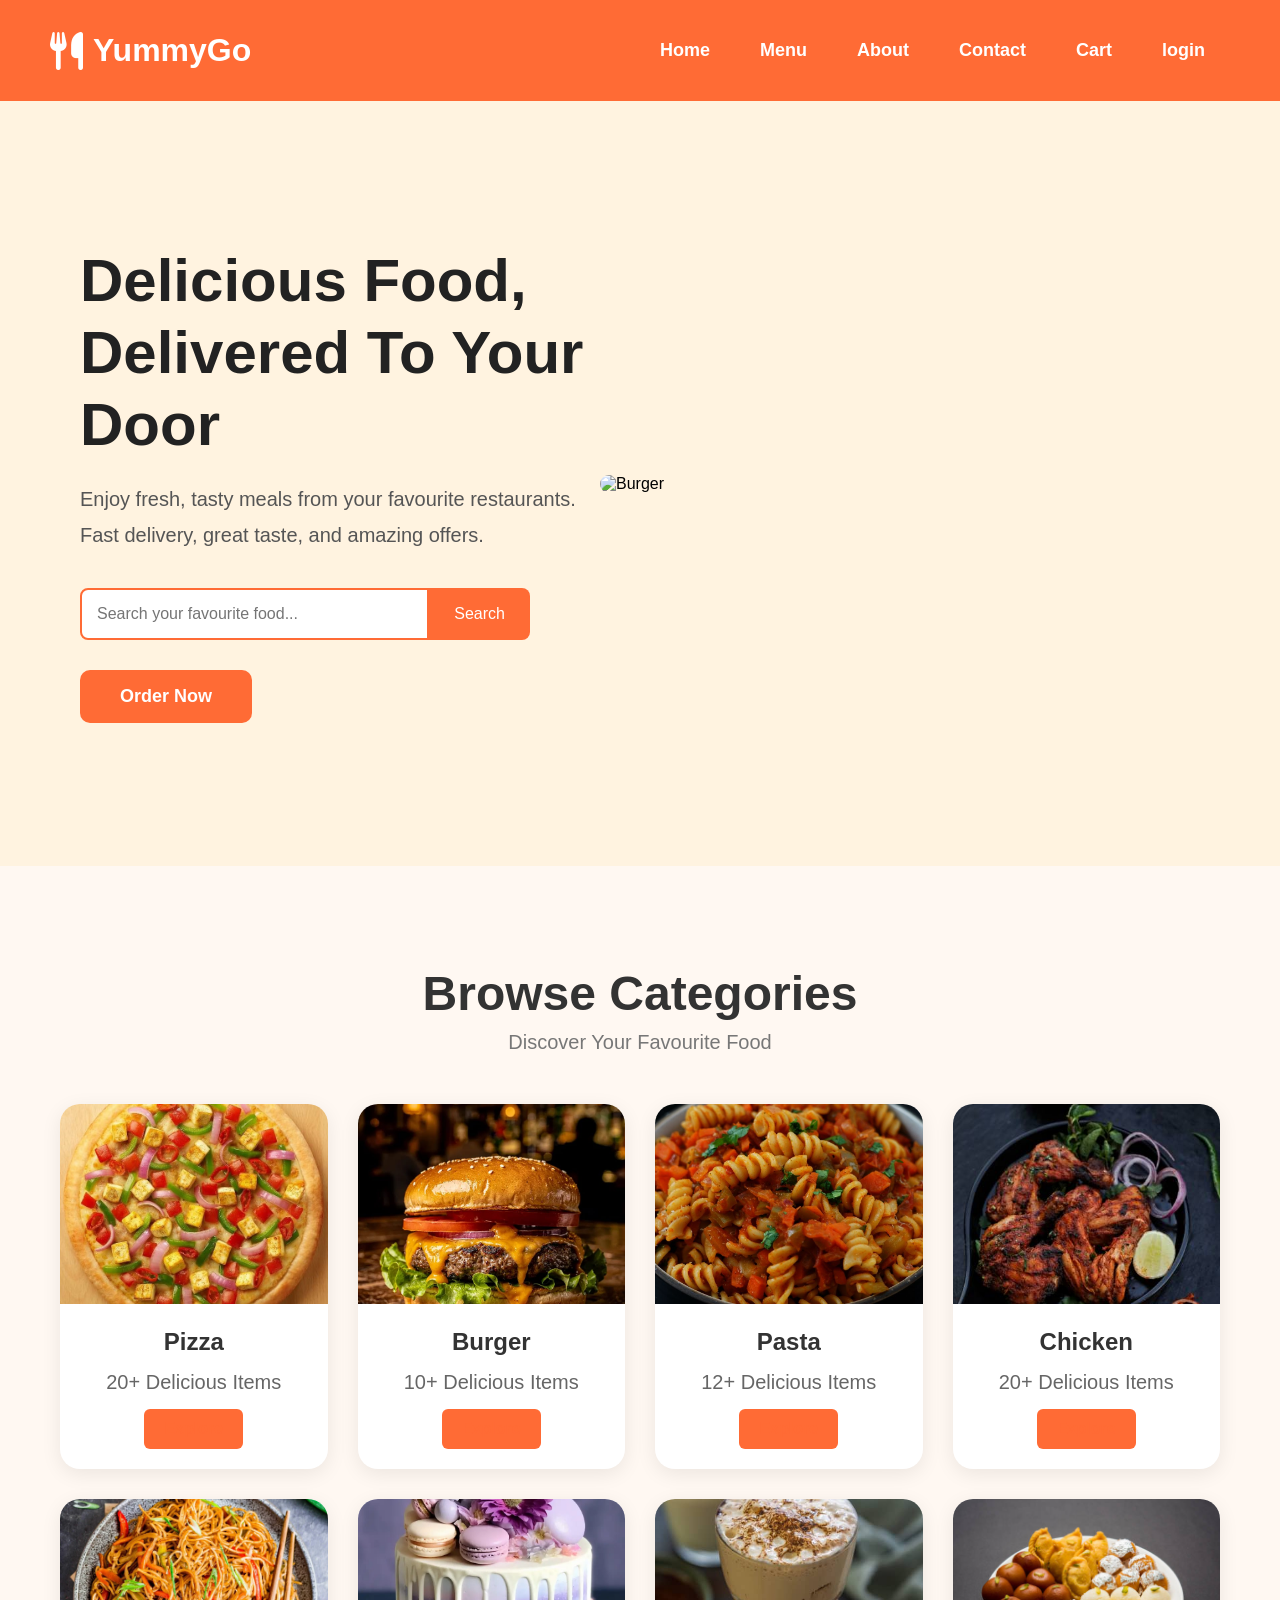
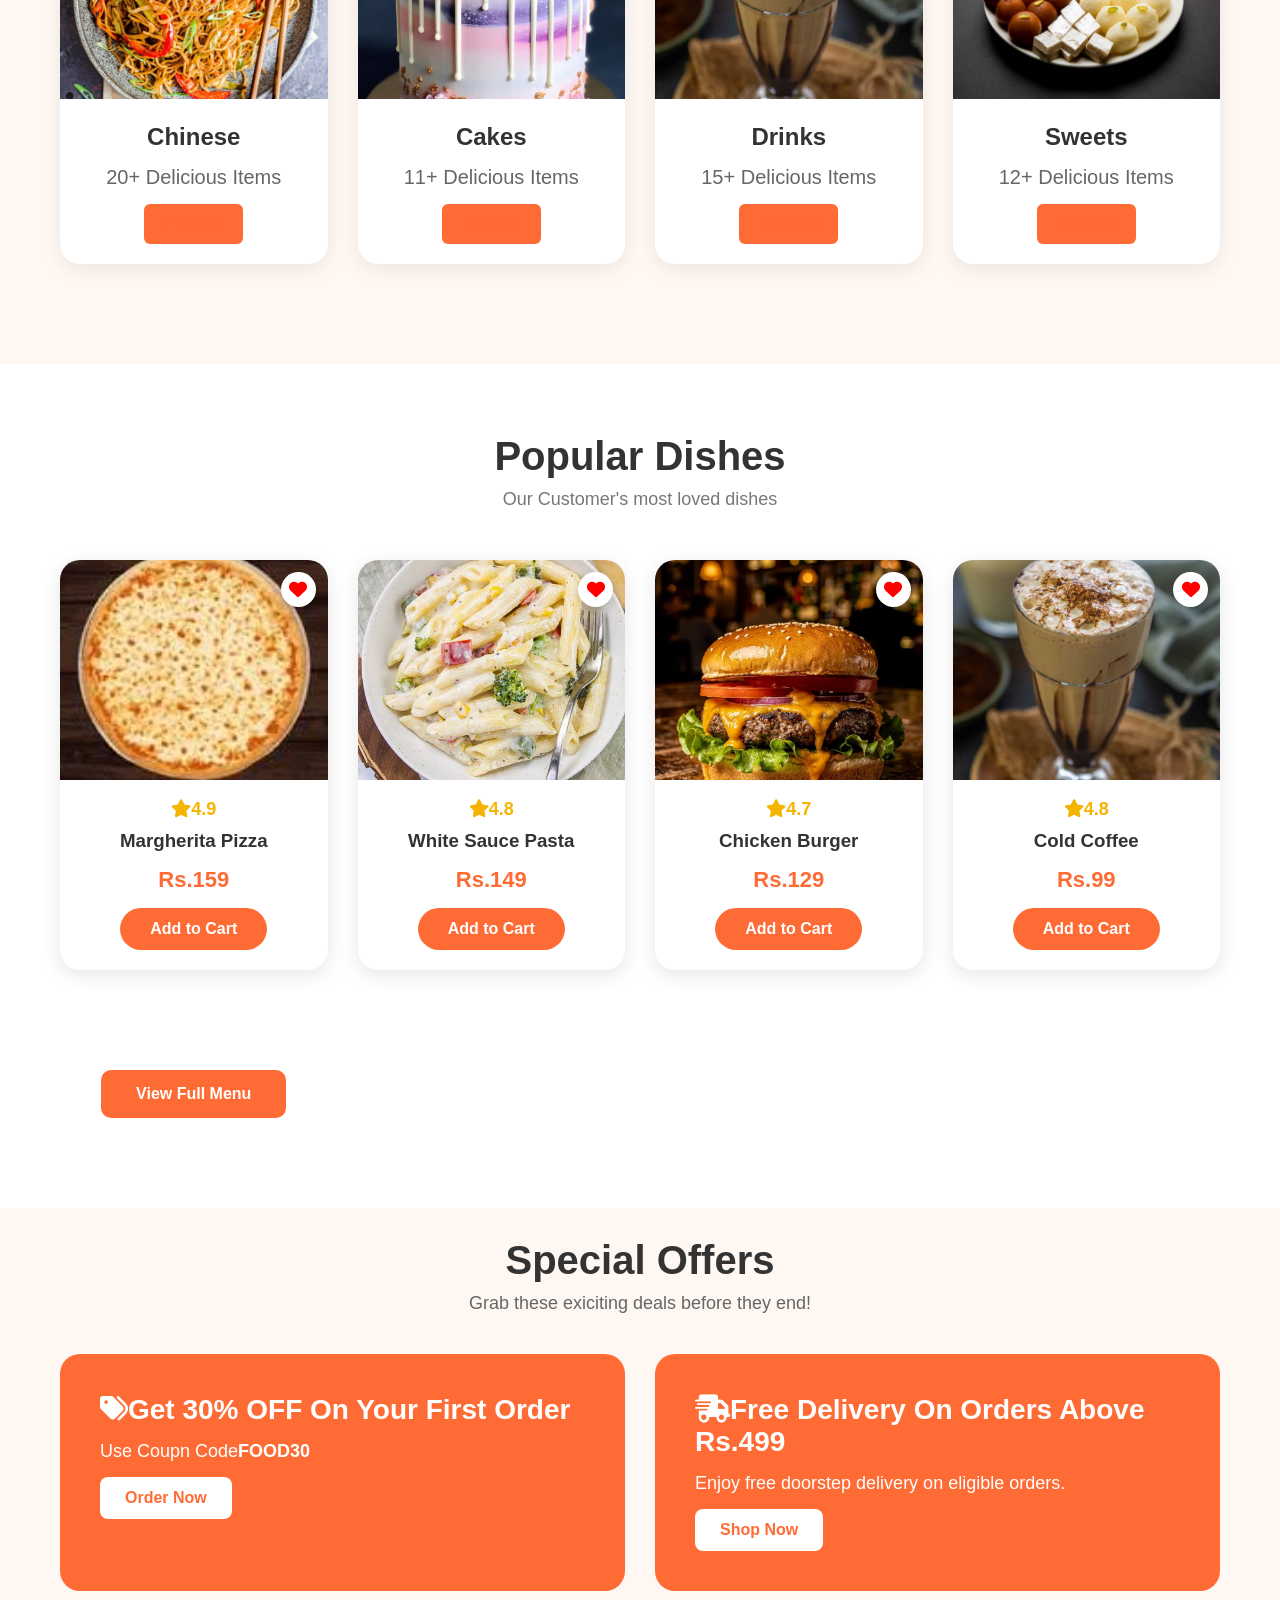
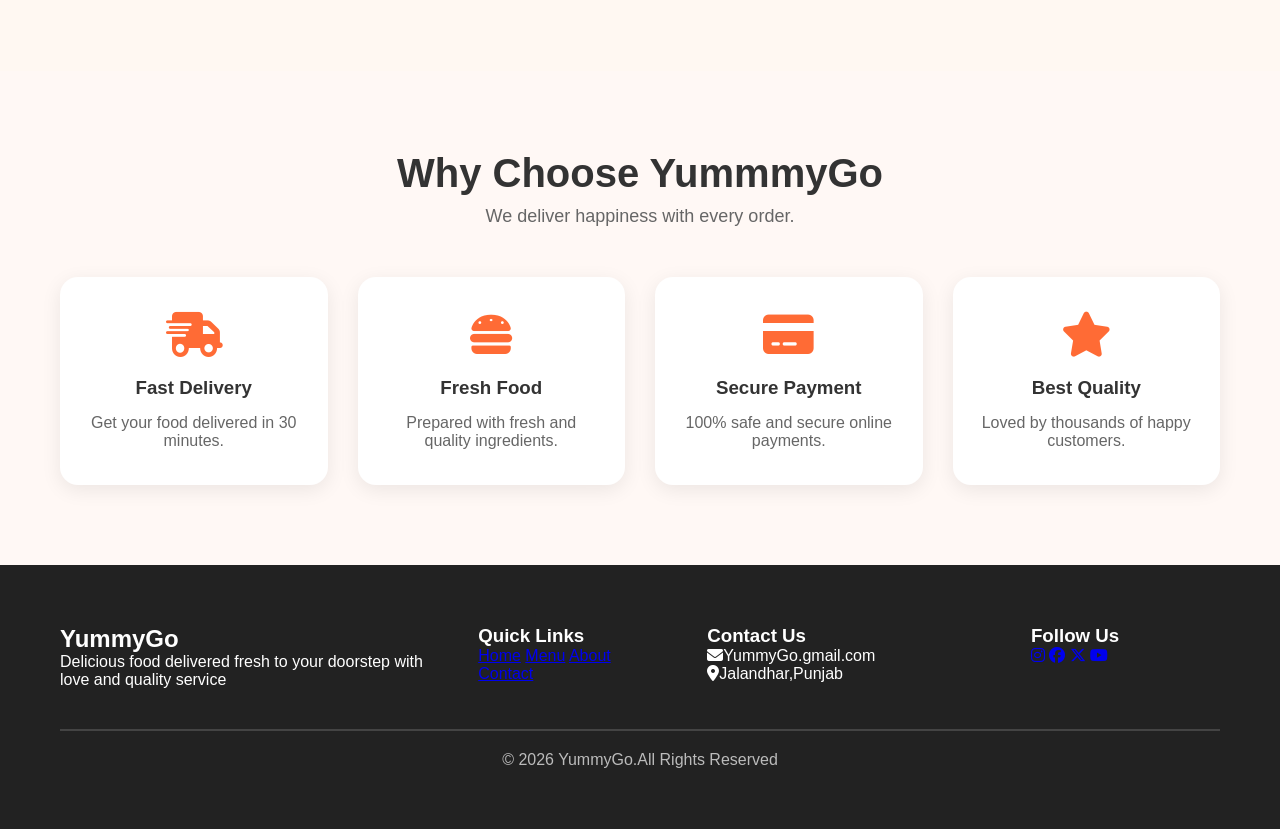
==== frontend/index.html @ 1c855f57 "first comment" ====
<!DOCTYPE html>
<html lang="en">
    <head>
        <meta charset="UTF-8">
        <meta name="viewport" content="width=device-width,initial-scale=1.0">
        <title>YummmyGo  | Online Food Ordering </title>
        <link rel="stylesheet" href="css/style.css">
        <link rel="stylesheet" href="https://cdnjs.cloudflare.com/ajax/libs/font-awesome/6.5.2/css/all.min.css">
    </head>
    <body>
        <header>
            <nav>
                <div class="logo">
                    <i class="fa-solid fa-utensils"></i>
                    <h1>YummyGo</h1>
                </div>
                <ul class="nav-links">
                    <li><a href="index.html">Home</a></li>
                    <li><a href=menu.html>Menu</a></li>
                    <li><a href=about.html>About</a></li>
                    <li><a href="contact.html">Contact</a></li>
                    <li><a href="cart.html">Cart</a></li>
                    <li><a href="login.html">login</a></li>
                </ul>
            </nav>
        </header>
        
        <section class="hero">
            <div class="hero-content">
                <h1>Delicious Food,<br>Delivered To Your Door</h1>
                <p>
                Enjoy fresh, tasty meals from your favourite restaurants.
                Fast delivery, great taste, and amazing offers.
                </p>

                <div class="search-box">
                    <input type="text" placeholder="Search your favourite food...">
                    <button>Search</button></div>
                    <a href="menu.html" class="btn">Order Now</a>
                </div>
        
                
            <div class="hero-image">
                <img src="images/burger.jpg" alt="Burger">
            </div>
        </section>
        <section class="categories">
            <h2>Browse Categories</h2>
            <p>Discover Your Favourite Food</p>
            <div class="category-container">
                <div class="category-card">
                <img src="images/pizza.jpg" alt="Pizza">
                <h3>Pizza</h3>
                <p>20+ Delicious Items</p>
                <a href="menu.html" class="explore-btn">Explore</a>
                </div>

                <div class="category-card">
                <img src="images/burger1.jpeg" alt="Burger">
                <h3>Burger</h3>
                <p>10+ Delicious Items</p>
                <a href="menu.html" class="explore-btn">Explore</a>
                </div>

                <div class="category-card">
                <img src="images/pasta.jpg" alt="Pasta">
                <h3>Pasta</h3>
                <p>12+ Delicious Items</p>
                <a href="menu.html" class="explore-btn">Explore</a>
                </div>

                <div class="category-card">
                <img src="images/chicken.jpeg" alt="Chicken">
                <h3>Chicken</h3>
                <p>20+ Delicious Items</p>
                <a href="menu.html" class="explore-btn">Explore</a>
                </div>

                <div class="category-card">
                <img src="images/chinese.jpg" alt="">
                <h3>Chinese</h3>
                <p>20+ Delicious Items</p>
                <a href="menu.html" class="explore-btn">Explore</a>
                </div>

                <div class="category-card">
                <img src="images/cakes.jpeg" alt="">
                <h3>Cakes</h3>
                <p>11+ Delicious Items</p>
                <a href="menu.html" class="explore-btn">Explore</a>
                </div>

                <div class="category-card">
                <img src="images/drinks.jpg" alt="">
                <h3>Drinks</h3>
                <p>15+ Delicious Items</p>
                <a href="menu.html" class="explore-btn">Explore</a>
                </div>

                <div class="category-card">
                <img src="images/sweets.jpg" alt="">
                <h3>Sweets</h3>
                <p>12+ Delicious Items</p>
                <a href="menu.html" class="explore-btn">Explore</a>
                </div>
            </div> 
        </section>

        <section class="popular-dishes">
            <h2>Popular Dishes</h2>
            <p>Our Customer's most loved dishes</p>
            
            <div class="dish-container">
                <div class="dish-card">
                <div class="favourite">
                    <i class="fa-solid fa-heart"></i></div>
                <img src="images/margherita-pizza.jpeg" alt="Margherita Pizza">
                <div class="ratings">
                    <i class="fa-solid fa-star "></i>4.9</div>
                <h3>Margherita Pizza</h3>
                <div class="price">Rs.159</div>
                <button class="cart-btn">Add to Cart</button>
                </div>

                <div class="dish-card">
                <div class="favourite">
                    <i class="fa-solid fa-heart"></i></div>
                <img src="images/white-sauce-pasta.jpeg" alt="Pasta">
                <div class="ratings">
                <i class="fa-solid fa-star"></i>4.8</div>
                <h3>White Sauce Pasta</h3>
                <div class="price">Rs.149</div>
                <button class="cart-btn">Add to Cart</button>
                </div>

                <div class="dish-card">
                <div class="favourite">
                    <i class="fa-solid fa-heart"></i></div>                               
                <img src="images/burger1.jpeg" alt="Chicken Burger">
                <div class="ratings">
                <i class="fa-solid fa-star"></i>4.7</div>
                <h3>Chicken Burger</h3>
                <div class="price">Rs.129</div>
                <button class="cart-btn">Add to Cart</button>
                </div>
            
                <div class="dish-card">
                <div class="favourite">
                    <i class="fa-solid fa-heart"></i></div>
                <img src="images/drinks.jpg" alt="cold-coffee">
                <div class="ratings">
                <i class="fa-solid fa-star"></i>4.8</div>
                <h3>Cold Coffee</h3>
                <div class="price">Rs.99</div>
                <button class="cart-btn">Add to Cart</button>
                </div>

                <div class="menu-button">
                    <a href="menu.html" class="view-menu-btn">View Full Menu</a>
                </div>
    </section>

    <section class="offers">
        <h2>Special Offers</h2>
        <p>Grab these exiciting deals before they end!</p>
        
        <div class="offer-container"?>
            <div class="offer-card">
                <h3><i class="fa-solid fa-tags"></i>Get 30% OFF On Your First Order</h3>
                <p>Use Coupn Code<strong>FOOD30</strong></p>
                <a href="menu.html" class="offer-btn">Order Now</a>
            </div>

            <div class="offer-card">
                <h3><i class="fa-solid fa-truck-fast"></i>Free Delivery On Orders Above Rs.499</h3>
                <p>Enjoy free doorstep delivery on eligible orders.</p>
                <a href="menu.html" class="offer-btn">Shop Now</a>
            </div>
        </div> 
    </section>

    <section class="why-choose">
        <h2>Why Choose YummmyGo</h2>
        <p>We deliver happiness with every order.</p>

        <div class="features">
            <div class="feature-card">
                <i class="fa-solid fa-truck-fast"></i>
                <h3>Fast Delivery</h3>
                <p>Get your food delivered in 30 minutes.</p></div>

            <div class="feature-card">
                <i class="fa-solid fa-burger"></i>
                <h3>Fresh Food</h3>
                <p>Prepared with fresh and quality ingredients.</p></div>

            <div class="feature-card">
                <i class="fa-solid fa-credit-card"></i>
                <h3>Secure Payment</h3>
                <p>100% safe and secure online payments.</p></div>

            <div class="feature-card">
                <i class="fa-solid fa-star"></i>
                <h3>Best Quality</h3>
                <p>Loved by thousands of happy customers.</p></div>

        </div>
    </section>

    <footer>
        <div class="footer-container">
            <div class="footer-box">
                <h2>YummyGo</h2>
                <p>Delicious food delivered fresh to your doorstep with love and quality service</p>
            </div>

            <div  class="footer-box">
                <h3>Quick Links</h3>
                <a href="index.html">Home</a>
                <a href="menu.html">Menu</a>
                <a href="about.html">About</a>
                <a href="Contact.html">Contact</a>
            </div>

            <div class="footer-box">
                <h3>Contact Us</h3>
                <p><i class="fa-solid fa-envelope"></i>YummyGo.gmail.com</p>
                <p><i class="fa-solid fa-location-dot"></i>Jalandhar,Punjab</p>
            </div>

            <div class="footer-box">
                <h3>Follow Us</h3>
                <a href="#"><i class="fa-brands fa-instagram"></i></a>
                <a href="#"><i class="fa-brands fa-facebook"></i></a>
                <a href="#"><i class="fa-brands fa-x-twitter"></i></a>
                <a href="#"><i class="fa-brands fa-youtube"></i></a>
            </div>
        </div>

        <hr><p class="copyright">&copy; 2026 YummyGo.All Rights Reserved</p>
    </footer>


    </body>
</html>
---- frontend/css/style.css ----
*{
    margin:0;
    padding:0;
    box-sizing: border-box;
}

body{
    font-family: Arial, Helvetica, sans-serif;
    background: #f8f8f8;
}

header {
    background: #ff6b35;
    padding: 15px 50px;
    position: sticky;
    top: 0;
    z-index: 1000;
}

nav {
    display: flex;
    justify-content: space-between;
    align-items: center;
}

.logo{
    display: flex;
    align-items: center;
    gap: 10px;
    font-size: 38px;
    font-weight: 30px;
    color: white;
}

.logo h1{
    color: white;
    font-size: 32px;
}

.nav-links {
    list-style: none;
    display: flex;
}

.nav-links li {
    margin: 25px;
}

.nav-links li a{
    text-decoration: none;
    color: white;
    font-size: 18px;
    font-weight: bold;
    transition: 0.3s;
}

.nav-links li a:hover{
    color: yellow;
}

.hero{
    display: flex;
    justify-content: space-between;
    align-items: center;
    min-height: 85vh;
    padding: 60px 80px;
    background: #fff3e0;
}

.hero-content{
    flex: 1;
}

.hero-content h1{
    font-size: 60px;
    color: #222;
    line-height: 1.2;
    margin-bottom: 20px;
}

.hero-content p{
    font-size: 20px;
    color: #555;
    line-height: 1.8;
    margin-bottom: 35px;
    max-width: 500px;
}

.search-box{
    display: flex;
    width: 450px;
    margin-bottom: 30px;
}

.search-box input{
    flex: 1;
    padding: 15px;
    font-size: 16px;
    border: 2px solid #ff6b35;
    border-radius: 8px 0 0 8px;
    outline: none;
}

.search-box button{
    background: #ff6b35;
    color: white;
    border: none;
    padding: 15px 25px;
    font-size: 16px;
    cursor: pointer;
    border-radius: 0 8px 8px 0;
}

.search-box button:hover{
    background: #e85a26;
}

.btn{
    display: inline-block;
    padding: 16px 40px;
    background: #ff6b35;
    color: white;
    text-decoration: none;
    font-size: 18px;
    font-weight: bold;
    border-radius: 10px;
}

.btn:hover{
    background: #e85a26;
}

.hero-image{
    flex: 1;
    display: flex;
    justify-content: center;
}

.hero-image img{
    width: 600px;
    max-width: 100%;
    border-radius: 20px;
}

.categories {
    padding: 80px;
    text-align: center;
}

.categories h2{
    font-size:40px;
    color: #333;
    margin-bottom: 10px;
}

.categories p{
    font-size: 18px;
    color: #777;
    margin-bottom: 50px;
}

.categories{
    background:#FFF8F2;
    padding:100px 60px;
    text-align:center;
}

.categories h2{
    font-size:40px;
    color:#333;
    margin-bottom:10px;
}

.categories p{
    color:#777;
    font-size:18px;
    margin-bottom:50px;
}

.category-container{
    display:grid;
    grid-template-columns:repeat(4,1fr);
    gap:30px;
}

.category-card{
    background:#fff;
    border-radius:20px;
    overflow:hidden;
    box-shadow:0 5px 20px rgba(0,0,0,0.08);
    transition:0.3s;
    min-height: 340px;
}

.category-card:hover{
    transform:translateY(-8px);
    box-shadow:0 10px 25px rgba(0,0,0,0.2);
    border:2px solid #ff6b35;
}

.category-card img{
    width:100%;
    height: 200px;
    object-fit:cover;
    border-radius: 15px 15px 0 0;
}

.category-card h3{
    margin-top:20px;
    color:#333;
    font-size:24px;
}

.category-card p{
    margin:15px 0;
    color:#666;
    font-size:16px;
}

.category-card a{
    display:inline-block;
    margin-bottom:20px;
    text-decoration:none;
    color:#ff6b35;
    font-weight:bold;
    transition:0.3s;
}

.category-card a:hover{
    letter-spacing:1px;
}

.categories-grid{
    gap: 30px;
}

.explore-btn{
    display: inline-block;
    padding: 10px 20px;
    background: #ff6b35;
    color: white;
    text-decoration: none;
    border-radius: 6px;
    font-size: 16px;
    font-weight: bold;
    text-align: center;
    line-height: 20px;
}

.explore-btn:hover,
.explore-btn:visited,
.explore-btn:active,
.explore-btn:focus{
    color: white;
}

.explore-btn:hover{
    background: #e85a26;
}

.categories h2{
    font-size: 48px;
}

.categories p{
    font-size: 20px;
}

.popular-dishes{
    padding:70px 60px 30px;
    background:#ffffff;
    text-align:center;
}

.popular-dishes h2{
    font-size:40px;
    color:#333;
    margin-bottom:10px;
}

.popular-dishes p{
    color:#777;
    margin-bottom:50px;
    font-size:18px;
}

.dish-container{
    display:grid;
    grid-template-columns:repeat(4,1fr);
    gap:30px;
}

.dish-card{
    background:#fff;
    border-radius:20px;
    overflow:hidden;
    box-shadow:0 5px 20px rgba(0,0,0,0.1);
    position:relative;
    transition:0.3s;
    padding-bottom:20px;
}

.dish-card:hover{
    transform:translateY(-10px);
    box-shadow:0 15px 30px rgba(0,0,0,0.2);
}

.favourite{
    position:absolute;
    top:12px;
    right:12px;
    width: 35px;
    height: 35px;
    background:#fff;
    border-radius:50%;
    display: flex;
    justify-content: center;
    align-items: center;
    color:red;
    font-size:18px;
    box-shadow: 0 3px 10px rgba(0,0,0,0.15);
}

.favourite i{
    color: red;
    font-size: 18px;
}

.dish-card img{
    width:100%;
    height:220px;
    object-fit:cover;
}

.ratings{
    margin:15px 0 10px;
    font-size:18px;
    font-weight: bold;
}

.ratings i{
    color: #f4b400;
}

.dish-card h3{
    margin:10px 0;
    color:#333;
}

.price{
    color:#ff6b35;
    font-size:24px;
    font-weight:bold;
    margin-bottom:15px;
}

.cart-btn{
    background:#ff6b35;
    color:white;
    border:none;
    padding:12px 30px;
    border-radius:30px;
    cursor:pointer;
    font-size:16px;
    font-weight: bold;
    transition:0.3s;
}

.cart-btn:hover{
    background:#e85a26;
}

.menu-button{
    text-align: center;
    margin: 40px 0;
}

.view-menu-btn{
    display:inline-block;
    margin-top:30px;
    margin-bottom: 20px;
    background:#ff6b35;
    color:white;
    text-decoration:none;
    padding:15px 35px;
    border-radius:10px;
    font-weight:bold;
    transition:0.3s;
}

.view-menu-btn:hover{
    background:#e85a26;
}

.offers{
    padding: 30px 60px 80px;
    background: #FFF8F2;
    text-align: center;
}

.offers h2{
    font-size: 40px;
    color: #333;
    margin-bottom: 10px;
}

.offers p{
    font-size: 18px;
    color: #666;
    margin-bottom: 40px;
}

.offer-container{
    display: grid;
    grid-template-columns: repeat(2,1fr);
    gap: 30px;
}

.offer-card{
    background: #ff6b35;
    color: white;
    padding: 40px;
    border-radius: 20px;
    text-align: left;
    transition: 0.3s;
}

.offer-card:hover{
    transform: translateY(-8px);
    box-shadow: 0 10px 25px rgba(0,0,0,0.2);
}

.offer-card h3{
    font-size: 28px;
    margin-bottom: 15px;
}

.offer-card p{
    color: white;
    margin-bottom: 15px;
}

.offer-btn{
    display: inline-block;
    background: white;
    color: #ff6b35;
    text-decoration: none;
    padding: 12px 25px;
    border-radius: 8px;
    font-weight: bold;
    transition: 0.3s;
}

.offer-btn:hover{
    background: #333;
    color: white;
}

.why-choose{
    padding:80px 60px;
    text-align:center;
    background:#fff8f5;
}

.why-choose h2{
    font-size:40px;
    color:#333;
    margin-bottom:10px;
}

.why-choose p{
    color:#666;
    margin-bottom:50px;
    font-size:18px;
}

.features{
    display:grid;
    grid-template-columns:repeat(4,1fr);
    gap:30px;
}

.feature-card{
    background:#fff;
    padding:35px 25px;
    border-radius:18px;
    box-shadow:0 5px 20px rgba(0,0,0,0.08);
    transition:.3s;
}

.feature-card:hover{
    transform:translateY(-10px);
    box-shadow:0 10px 25px rgba(0,0,0,0.15);
}

.feature-card i{
    font-size:45px;
    color:#ff6b35;
    margin-bottom:20px;
}

.feature-card h3{
    color:#333;
    margin-bottom:15px;
}

.feature-card p{
    color:#666;
    font-size:16px;
    margin-bottom:0;
}

footer{
    background: #222;
    color: white;
    padding: 60px;
}

.footer-container{
    display: grid;
    grid-template-columns: 2fr 1fr 1.5fr 1fr;
    gap: 40px;
}

.footer-about h2{
    color: #ff6b35;
    margin-bottom: 15px;
}

.footer-about p{
    color: #ccc;
    line-height: 1.7;
}

.footer-links{
    display: flex;
    flex-direction: column;
}

.footer-links h3{
    margin-bottom: 15px;
}

.footer-links a{
    color: #ccc;
    text-decoration: none;
    margin-bottom: 10px;
}

.footer-links a:hover{
    color: #ff6b35;
}

.footer-contact h3{
    margin-bottom: 15px;
}

.footer-contact p{
    margin-bottom: 12px;
    color: #ccc;
}

.footer-contact i{
    color: #ff6b35;
    margin-right: 10px;
}

.footer-social h3{
    margin-bottom: 15px;
}

.footer-social a{
    color: white;
    font-size: 24px;
    margin-right: 15px;
}

.footer-social a:hover{
    color: #ff6b35;
}

footer hr{
    margin:40px 0 20px;
    border: 1px solid #444;
}

.copyright{
    text-align: center;
    color: #bbb;
}

.menu-hero{
    background:#fff3e0;
    text-align:center;
    padding:70px 20px;
}

.menu-hero h1{
    font-size:45px;
    color:#333;
    margin-bottom:15px;
}

.menu-hero p{
    color:#666;
    font-size:18px;
    margin-bottom:30px;
}

.menu-search-box{
    width:60%;
    margin:auto;
    display:flex;
    justify-content:center;
}

.menu-search-box input{
    width:100%;
    padding:15px;
    border:2px solid #ff6b35;
    border-radius:10px 0 0 10px;
    outline:none;
    font-size:16px;
}

.menu-search-box button{
    padding:15px 25px;
    background:#ff6b35;
    color:white;
    border:none;
    border-radius:0 10px 10px 0;
    cursor:pointer;
    font-size:18px;
}

.menu-search-box button:hover{
    background:#e85a26;
}

.menu-category{
    display:flex;
    justify-content:center;
    flex-wrap:wrap;
    gap:15px;
    padding:40px 20px;
}

.menu-category button{
    padding:12px 25px;
    border:none;
    border-radius:30px;
    background:#f1f1f1;
    cursor:pointer;
    font-size:16px;
    font-weight:bold;
    transition:0.3s;
}

.menu-category button:hover{
    background:#ff6b35;
    color:white;
}

.menu-category .active{
    background:#ff6b35;
    color:white;
}

.menu-items{
    padding:60px;
    background:#f8f8f8;
}

.menu-container{
    display:grid;
    grid-template-columns:repeat(4,1fr);
    gap:30px;
}

.menu-card{
    background:#fff;
    border-radius:15px;
    overflow:hidden;
    box-shadow:0 5px 15px rgba(0,0,0,0.1);
    position:relative;
    text-align:center;
    padding-bottom:20px;
    transition:0.3s;
}

.menu-card:hover{
    transform:translateY(-10px);
}

.menu-card img{
    width:100%;
    height:220px;
    object-fit:cover;
}

.favourite{
    position:absolute;
    top:12px;
    right:12px;
    background:white;
    width:35px;
    height:35px;
    border-radius:50%;
    display:flex;
    justify-content:center;
    align-items:center;
    color:red;
    box-shadow:0 3px 10px rgba(0,0,0,0.15);
}

.ratings{
    color:#f4b400;
    margin-top:15px;
}

.menu-card h3{
    margin:12px 0;
}

.price{
    color:#ff6b35;
    font-size:22px;
    font-weight:bold;
    margin:15px 0;
}

.menu-items{
    display:grid;
    grid-template-columns:repeat(4,1fr);
    gap:25px;
    padding:40px;
}

.menu-card{
    background: white;
    border-radius: 15px;
    overflow: hidden;
    text-align: center;
    padding: 15px;
}

.menu-card img{
    width:100%;
    height:200px;
    object-fit:cover;
}
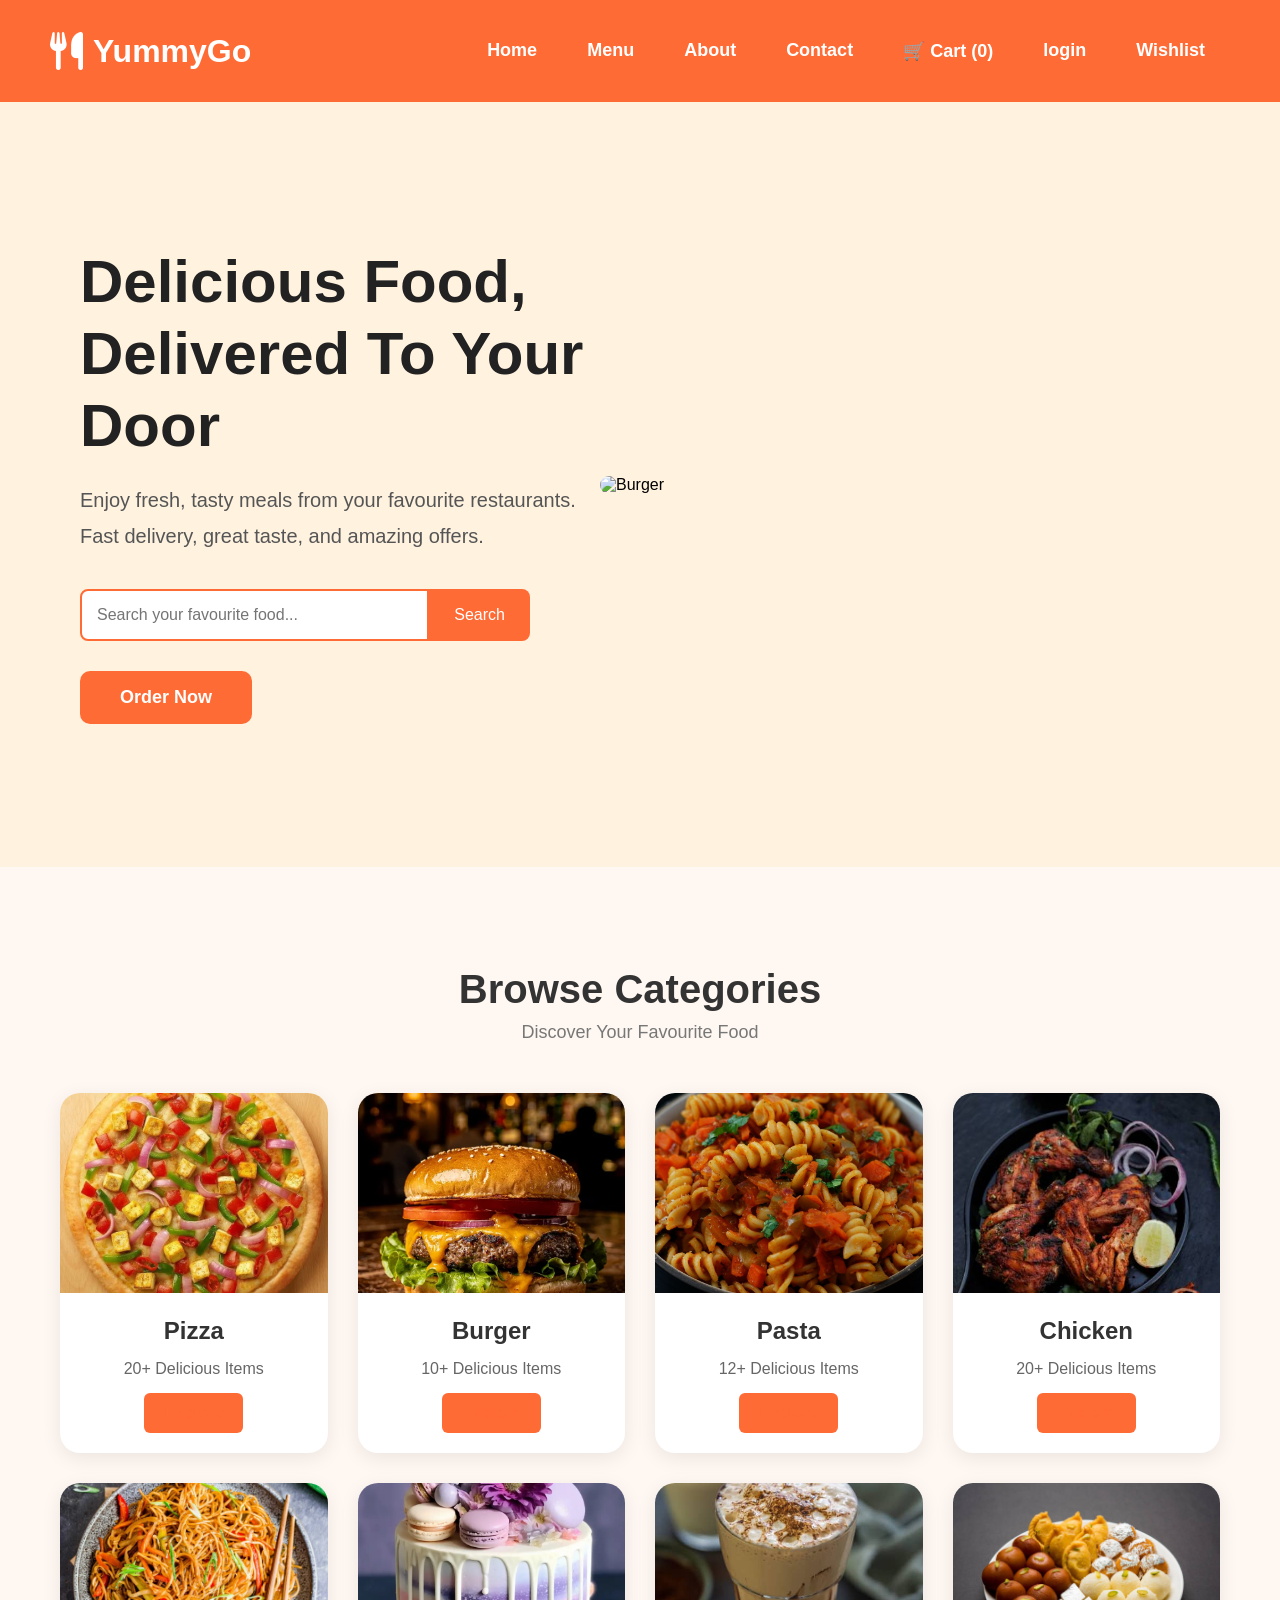
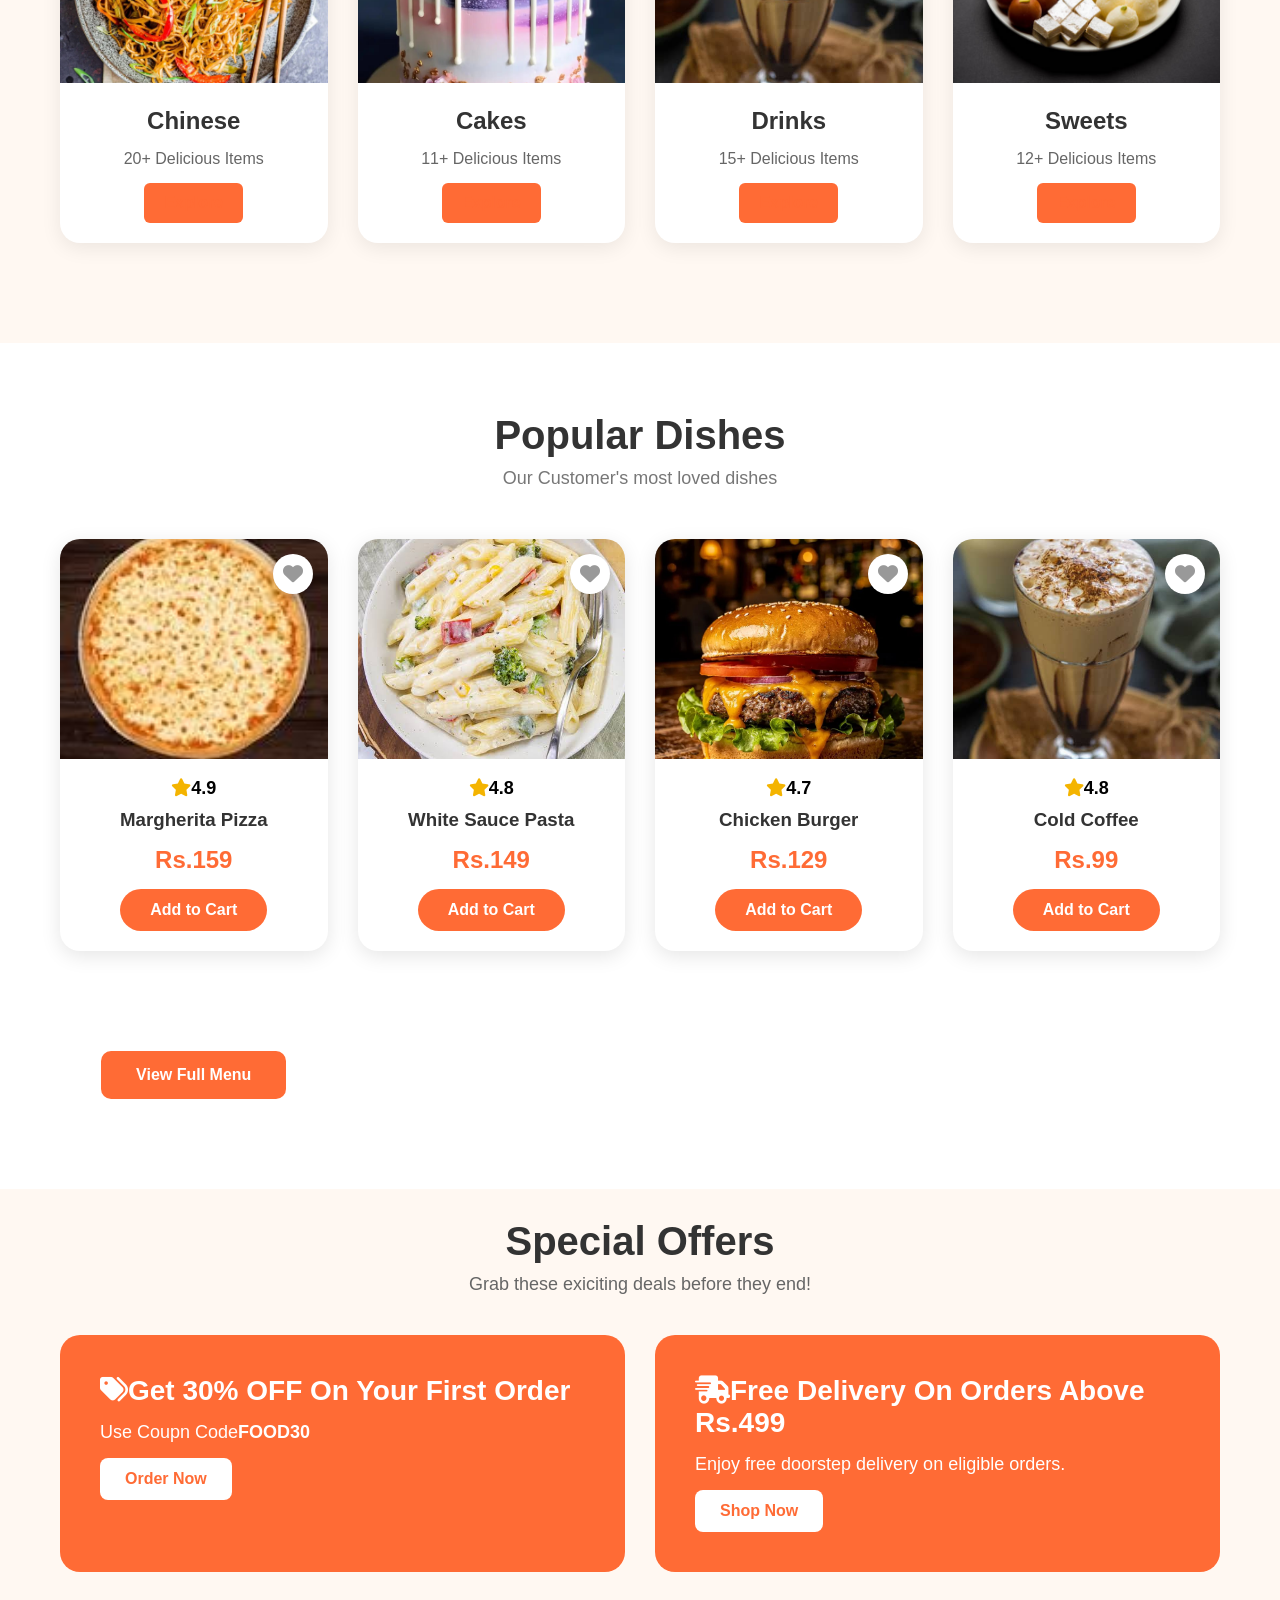
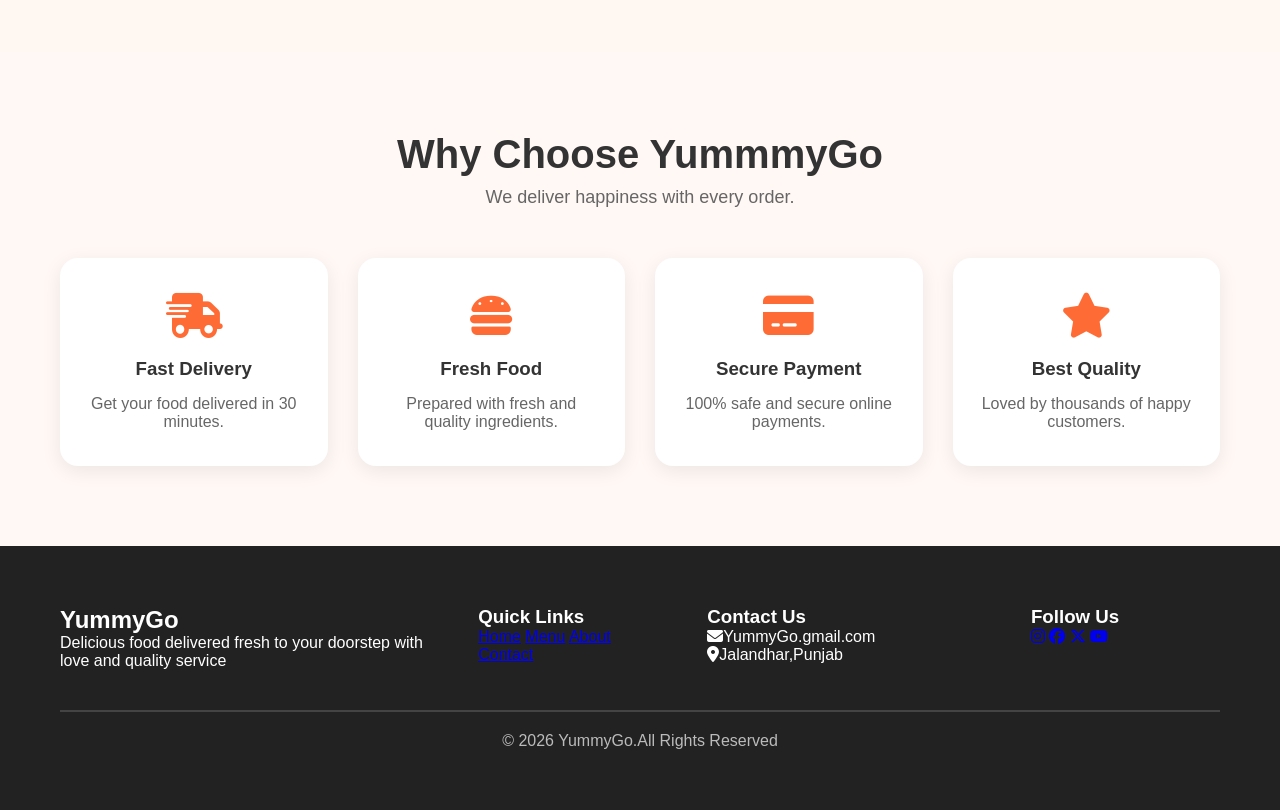
==== commit ca78b061: "Frontend completed" ====
--- a/frontend/index.html
+++ b/frontend/index.html
@@ -9,7 +9,7 @@
     </head>
     <body>
         <header>
-            <nav>
+            <nav class="navbar">
                 <div class="logo">
                     <i class="fa-solid fa-utensils"></i>
                     <h1>YummyGo</h1>
@@ -19,8 +19,9 @@
                     <li><a href=menu.html>Menu</a></li>
                     <li><a href=about.html>About</a></li>
                     <li><a href="contact.html">Contact</a></li>
-                    <li><a href="cart.html">Cart</a></li>
+                    <li><a href="cart.html" id="cart-count">Cart(0)</a></li>
                     <li><a href="login.html">login</a></li>
+                    <li><a href="wishlist.html">Wishlist</a></li>
                 </ul>
             </nav>
         </header>
@@ -34,8 +35,9 @@
                 </p>
 
                 <div class="search-box">
-                    <input type="text" placeholder="Search your favourite food...">
-                    <button>Search</button></div>
+                    <input type="text" id="home-search" placeholder="Search your favourite food...">
+                    <button
+                    id="home-search-btn">Search</button></div>
                     <a href="menu.html" class="btn">Order Now</a>
                 </div>
         
@@ -112,7 +114,7 @@
             
             <div class="dish-container">
                 <div class="dish-card">
-                <div class="favourite">
+                <div class="wishlist">
                     <i class="fa-solid fa-heart"></i></div>
                 <img src="images/margherita-pizza.jpeg" alt="Margherita Pizza">
                 <div class="ratings">
@@ -123,7 +125,7 @@
                 </div>
 
                 <div class="dish-card">
-                <div class="favourite">
+                <div class="wishlist">
                     <i class="fa-solid fa-heart"></i></div>
                 <img src="images/white-sauce-pasta.jpeg" alt="Pasta">
                 <div class="ratings">
@@ -134,7 +136,7 @@
                 </div>
 
                 <div class="dish-card">
-                <div class="favourite">
+                <div class="wishlist">
                     <i class="fa-solid fa-heart"></i></div>                               
                 <img src="images/burger1.jpeg" alt="Chicken Burger">
                 <div class="ratings">
@@ -145,7 +147,7 @@
                 </div>
             
                 <div class="dish-card">
-                <div class="favourite">
+                <div class="wishlist">
                     <i class="fa-solid fa-heart"></i></div>
                 <img src="images/drinks.jpg" alt="cold-coffee">
                 <div class="ratings">
@@ -240,6 +242,6 @@
         <hr><p class="copyright">&copy; 2026 YummyGo.All Rights Reserved</p>
     </footer>
 
-
+    <script src="js/script.js"></script>
     </body>
 </html>
--- a/frontend/css/style.css
+++ b/frontend/css/style.css
@@ -142,9 +142,10 @@
     border-radius: 20px;
 }
 
-.categories {
-    padding: 80px;
-    text-align: center;
+.categories{
+    background:#FFF8F2;
+    padding:100px 60px;
+    text-align:center;
 }
 
 .categories h2{
@@ -157,24 +158,6 @@
     font-size: 18px;
     color: #777;
     margin-bottom: 50px;
-}
-
-.categories{
-    background:#FFF8F2;
-    padding:100px 60px;
-    text-align:center;
-}
-
-.categories h2{
-    font-size:40px;
-    color:#333;
-    margin-bottom:10px;
-}
-
-.categories p{
-    color:#777;
-    font-size:18px;
-    margin-bottom:50px;
 }
 
 .category-container{
@@ -258,14 +241,6 @@
     background: #e85a26;
 }
 
-.categories h2{
-    font-size: 48px;
-}
-
-.categories p{
-    font-size: 20px;
-}
-
 .popular-dishes{
     padding:70px 60px 30px;
     background:#ffffff;
@@ -305,27 +280,6 @@
     box-shadow:0 15px 30px rgba(0,0,0,0.2);
 }
 
-.favourite{
-    position:absolute;
-    top:12px;
-    right:12px;
-    width: 35px;
-    height: 35px;
-    background:#fff;
-    border-radius:50%;
-    display: flex;
-    justify-content: center;
-    align-items: center;
-    color:red;
-    font-size:18px;
-    box-shadow: 0 3px 10px rgba(0,0,0,0.15);
-}
-
-.favourite i{
-    color: red;
-    font-size: 18px;
-}
-
 .dish-card img{
     width:100%;
     height:220px;
@@ -345,13 +299,6 @@
 .dish-card h3{
     margin:10px 0;
     color:#333;
-}
-
-.price{
-    color:#ff6b35;
-    font-size:24px;
-    font-weight:bold;
-    margin-bottom:15px;
 }
 
 .cart-btn{
@@ -698,42 +645,15 @@
     object-fit:cover;
 }
 
-.favourite{
-    position:absolute;
-    top:12px;
-    right:12px;
-    background:white;
-    width:35px;
-    height:35px;
-    border-radius:50%;
-    display:flex;
-    justify-content:center;
-    align-items:center;
-    color:red;
-    box-shadow:0 3px 10px rgba(0,0,0,0.15);
-}
-
-.ratings{
-    color:#f4b400;
-    margin-top:15px;
-}
-
 .menu-card h3{
     margin:12px 0;
 }
 
 .price{
     color:#ff6b35;
-    font-size:22px;
+    font-size:24px;
     font-weight:bold;
     margin:15px 0;
-}
-
-.menu-items{
-    display:grid;
-    grid-template-columns:repeat(4,1fr);
-    gap:25px;
-    padding:40px;
 }
 
 .menu-card{
@@ -744,9 +664,540 @@
     padding: 15px;
 }
 
-.menu-card img{
+.cart-page{
+    padding:40px;
+}
+
+.cart-page h1{
+    text-align:center;
+    margin-bottom:30px;
+}
+
+.cart-card{
+    display:flex;
+    align-items:center;
+    gap:20px;
+    background:#fff;
+    padding:20px;
+    margin-bottom:20px;
+    border-radius:15px;
+    box-shadow:0 5px 15px rgba(0,0,0,.1);
+}
+
+.cart-card img{
+    width:120px;
+    height:120px;
+    object-fit:cover;
+    border-radius:10px;
+}
+
+.cart-info h3{
+    margin-bottom:10px;
+}
+
+.cart-total{
+    text-align:right;
+    margin-top:30px;
+}
+
+.checkout-btn{
+    padding:12px 25px;
+    border:none;
+    background:#ff6b35;
+    color:white;
+    border-radius:8px;
+    cursor:pointer;
+}
+
+.quantity-box{
+    display:flex;
+    align-items:center;
+    gap:10px;
+    margin-top:10px;
+}
+
+.quantity-box button{
+    width:35px;
+    height:35px;
+    border:none;
+    border-radius:50%;
+    background:#ff6b35;
+    color:white;
+    font-size:20px;
+    cursor:pointer;
+}
+
+.quantity-box span{
+    font-size:18px;
+    font-weight:bold;
+}
+
+.remove-btn{
+    margin-top:15px;
+    padding:8px 18px;
+    border:none;
+    background:red;
+    color:white;
+    border-radius:8px;
+    cursor:pointer;
+}
+
+.filter-buttons{
+    display:flex;
+    justify-content:center;
+    gap:15px;
+    margin:25px 0;
+    flex-wrap:wrap;
+}
+
+.filter-btn{
+    padding:10px 20px;
+    border:none;
+    border-radius:25px;
+    background:#f3f3f3;
+    cursor:pointer;
+    transition:0.3s;
+}
+
+.filter-btn:hover,
+.filter-btn.active{
+    background:#ff6b35;
+    color:white;
+}
+
+.about-page{
+    padding:60px 10%;
+    background:#fff8f3;
+}
+
+.about-hero{
+    text-align:center;
+    margin-bottom:50px;
+}
+
+.about-hero h1{
+    font-size:42px;
+    color:#ff6b35;
+    margin-bottom:20px;
+}
+
+.about-hero p{
+    font-size:18px;
+    color:#555;
+    line-height:1.8;
+    max-width:800px;
+    margin:auto;
+}
+
+.about-content{
+    display:grid;
+    grid-template-columns:repeat(3,1fr);
+    gap:30px;
+}
+
+.about-box{
+    background:#ffffff;
+    padding:30px;
+    border-radius:15px;
+    text-align:center;
+    box-shadow:0 5px 15px rgba(0,0,0,0.1);
+    transition:0.3s;
+}
+
+.contact-page{
+    padding:60px 10%;
+    background:#fff8f3;
+    text-align:center;
+}
+
+.contact-page h1{
+    font-size:42px;
+    color:#ff6b35;
+    margin-bottom:15px;
+}
+
+.contact-page p{
+    color:#555;
+    margin-bottom:40px;
+}
+
+.contact-form{
+    max-width:600px;
+    margin:auto;
+    display:flex;
+    flex-direction:column;
+    gap:20px;
+}
+
+.contact-form input,
+.contact-form textarea{
     width:100%;
-    height:200px;
-    object-fit:cover;
-}
-
+    padding:15px;
+    border:1px solid #ddd;
+    border-radius:10px;
+    font-size:16px;
+    outline:none;
+}
+
+.contact-form input:focus,
+.contact-form textarea:focus{
+    border-color:#ff6b35;
+}
+
+.contact-form textarea{
+    resize:none;
+}
+
+.contact-form button{
+    background:#ff6b35;
+    color:white;
+    border:none;
+    padding:15px;
+    border-radius:10px;
+    font-size:18px;
+    cursor:pointer;
+    transition:0.3s;
+}
+
+.contact-form button:hover{
+    background:#e85a2a;
+}
+
+.login-page{
+    background:#fff8f3;
+    min-height:80vh;
+    display:flex;
+    justify-content:center;
+    align-items:center;
+    padding:50px 20px;
+}
+
+.login-box{
+    background:#fff;
+    width:400px;
+    padding:40px;
+    border-radius:15px;
+    box-shadow:0 5px 15px rgba(0,0,0,0.1);
+    text-align:center;
+}
+
+.login-box h1{
+    color:#ff6b35;
+    margin-bottom:10px;
+}
+
+.login-box p{
+    color:#666;
+    margin-bottom:25px;
+}
+
+.login-box form{
+    display:flex;
+    flex-direction:column;
+    gap:18px;
+}
+
+.login-box input{
+    padding:15px;
+    border:1px solid #ddd;
+    border-radius:10px;
+    font-size:16px;
+    outline:none;
+}
+
+.login-box input:focus{
+    border-color:#ff6b35;
+}
+
+.login-box button{
+    background:#ff6b35;
+    color:white;
+    border:none;
+    padding:15px;
+    border-radius:10px;
+    font-size:17px;
+    cursor:pointer;
+    transition:0.3s;
+}
+
+.login-box button:hover{
+    background:#e85a2a;
+}
+
+.checkout-page{
+    background:#fff8f3;
+    min-height:80vh;
+    display:flex;
+    justify-content:center;
+    align-items:center;
+    padding:50px 20px;
+}
+
+.checkout-box{
+    background:#fff;
+    width:500px;
+    padding:40px;
+    border-radius:15px;
+    box-shadow:0 5px 15px rgba(0,0,0,0.1);
+}
+
+.checkout-box h1{
+    text-align:center;
+    color:#ff6b35;
+    margin-bottom:25px;
+}
+
+.checkout-box form{
+    display:flex;
+    flex-direction:column;
+    gap:18px;
+}
+
+.checkout-box input,
+.checkout-box textarea,
+.checkout-box select{
+    padding:15px;
+    border:1px solid #ddd;
+    border-radius:10px;
+    font-size:16px;
+    outline:none;
+}
+
+.checkout-box input:focus,
+.checkout-box textarea:focus,
+.checkout-box select:focus{
+    border-color:#ff6b35;
+}
+
+.checkout-box textarea{
+    resize:none;
+}
+
+.checkout-box button{
+    background:#ff6b35;
+    color:white;
+    border:none;
+    padding:15px;
+    border-radius:10px;
+    font-size:18px;
+    cursor:pointer;
+    transition:0.3s;
+}
+
+.checkout-box button:hover{
+    background:#e85a2a;
+}
+
+#toast{
+    position:fixed;
+    top:20px;
+    right:20px;
+    background:#28a745;
+    color:white;
+    padding:15px 25px;
+    border-radius:8px;
+    font-size:16px;
+    font-weight:bold;
+    opacity:0;
+    pointer-events:none;
+    transition:0.4s;
+    z-index:9999;
+}
+
+#toast.show{
+    opacity:1;
+}
+
+@media (max-width:992px){
+
+.hero{
+    flex-direction:column;
+    text-align:center;
+    padding:50px 30px;
+}
+
+.hero-content h1{
+    font-size:45px;
+}
+
+.search-box{
+    width:100%;
+    max-width:450px;
+    margin:auto;
+}
+
+.hero-image img{
+    width:450px;
+}
+
+.category-container,
+.dish-container,
+.features{
+    grid-template-columns:repeat(2,1fr);
+}
+
+.offer-container{
+    grid-template-columns:1fr;
+}
+
+.footer-container{
+    grid-template-columns:1fr 1fr;
+}
+}
+
+@media (max-width:768px){
+
+header{
+    padding:15px;
+}
+
+nav{
+    flex-direction:column;
+}
+
+.logo{
+    margin-bottom:20px;
+}
+
+.nav-links{
+    flex-direction:column;
+    align-items:center;
+}
+
+.nav-links li{
+    margin:10px 0;
+}
+
+.hero{
+    padding:30px 20px;
+}
+
+.hero-content h1{
+    font-size:34px;
+}
+
+.hero-content p{
+    font-size:16px;
+}
+
+.search-box{
+    width:100%;
+}
+
+.hero-image img{
+    width:100%;
+}
+
+.categories,
+.popular-dishes,
+.offers,
+.why-choose{
+    padding:40px 20px;
+}
+
+.category-container,
+.dish-container,
+.features,
+.offer-container,
+.footer-container,
+.about-content{
+    grid-template-columns:1fr;
+}
+
+.category-card,
+.dish-card,
+.feature-card,
+.offer-card{
+    width:100%;
+}
+
+.menu-search-box{
+    width:100%;
+}
+
+.login-box,
+.checkout-box{
+    width:100%;
+}
+
+.cart-card{
+    flex-direction:column;
+    text-align:center;
+}
+}
+
+/* Menu Page - Tablet */
+@media (max-width:992px){
+    .menu-container{
+        grid-template-columns:repeat(2,1fr);
+    }
+}
+
+@media (max-width:768px){
+    .menu-container{
+        grid-template-columns:1fr;
+    }
+
+    .menu-items{
+        padding:20px;
+    }
+
+    .menu-search-box{
+        width:90%;
+    }
+}
+
+.cart-total{
+    background:white;
+    padding:25px;
+    margin-top:30px;
+    border-radius:15px;
+    box-shadow:0 5px 15px rgba(0,0,0,.1);
+}
+
+.cart-total p,
+.cart-total h2{
+    display:flex;
+    justify-content:space-between;
+    margin:15px 0;
+}
+
+.cart-total hr{
+    margin:20px 0;
+}
+
+.wishlist{
+    position:absolute;
+    top:15px;
+    right:15px;
+    width:40px;
+    height:40px;
+    background:white;
+    border-radius:50%;
+    display:flex;
+    justify-content:center;
+    align-items:center;
+    cursor:pointer;
+    box-shadow:0 3px 10px rgba(0,0,0,.15);
+}
+
+.wishlist i{
+    color:#999;
+    font-size:20px;
+    transition:.3s;
+}
+
+.wishlist.active i{
+    color:red;
+}
+
+.wishlist-page{
+    padding:60px;
+    background:#f8f8f8;
+}
+
+#wishlist-items{
+    display:grid;
+    grid-template-columns:repeat(4,1fr);
+    gap:30px;
+}
